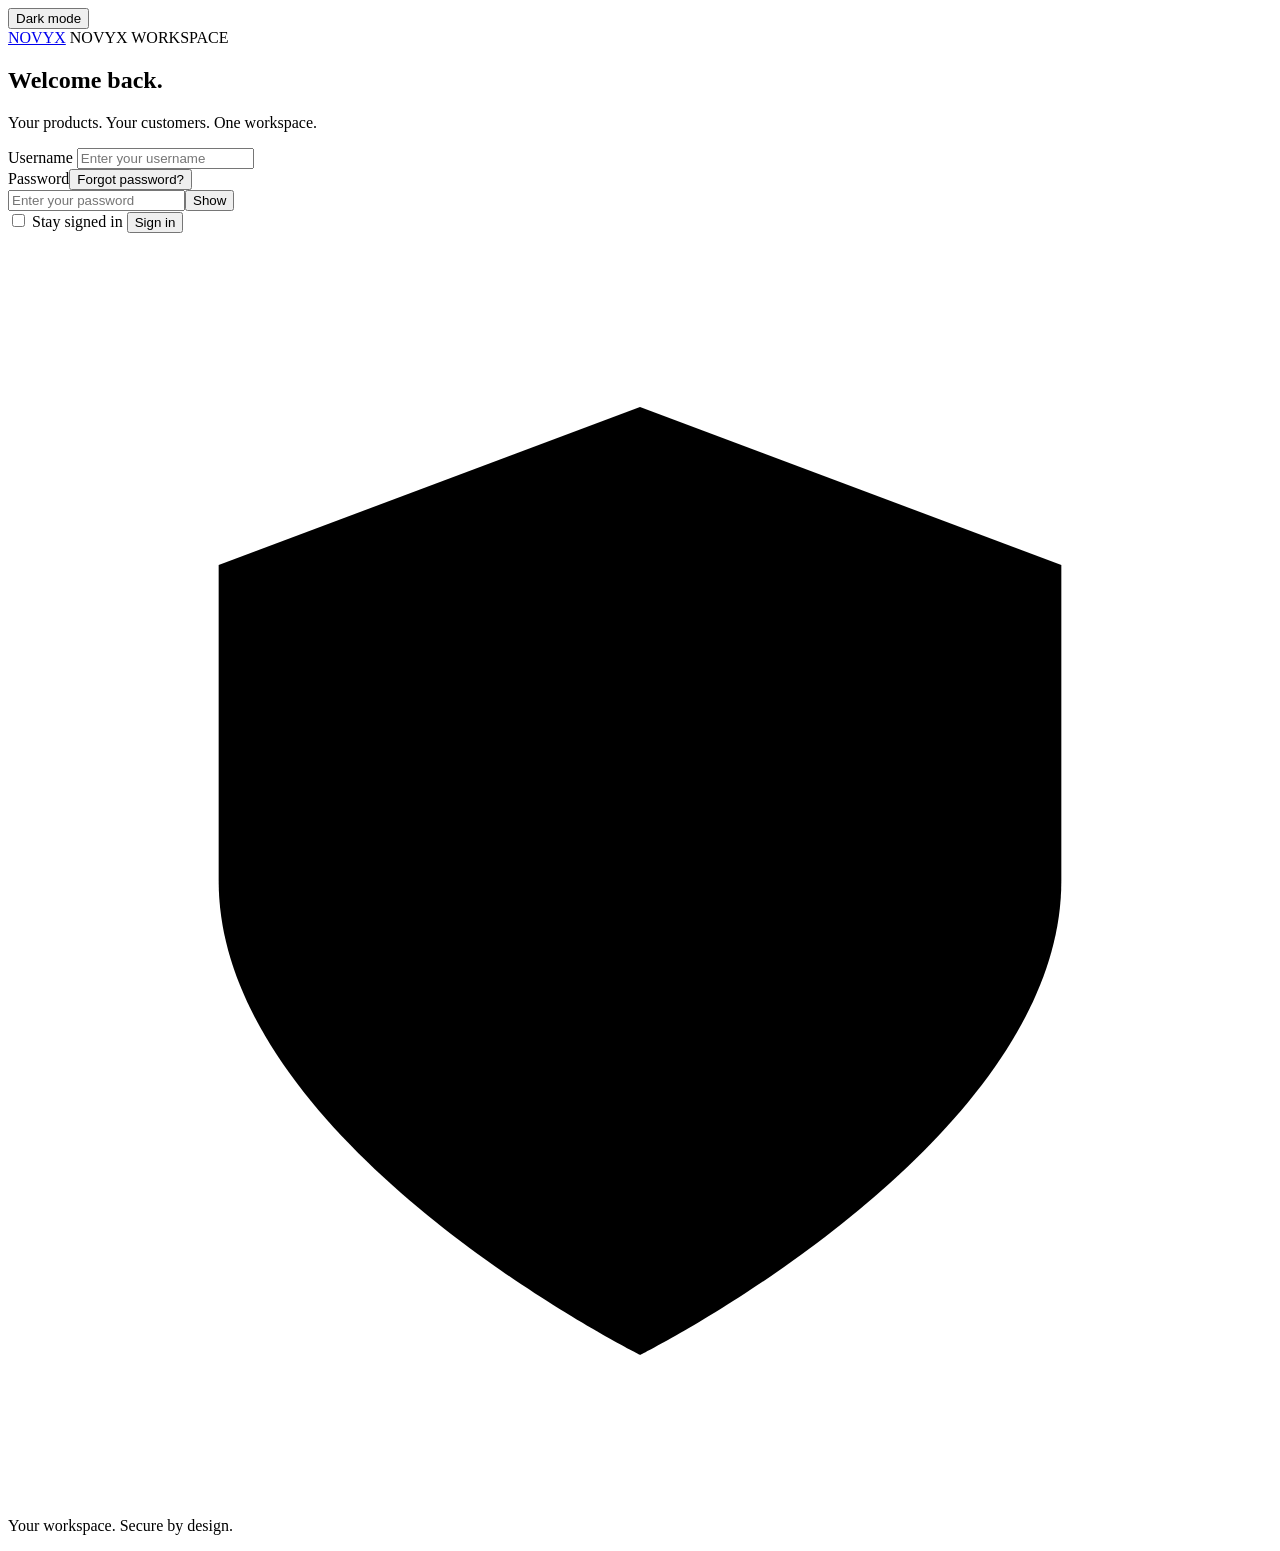
==== sites/novyx/web/index.html @ 8651551a "Initial commit with Resellers and Applications tabs in admin panel" ====
<!doctype html>
<html lang="en">
<head>
  <meta charset="utf-8">
  <meta name="viewport" content="width=device-width, initial-scale=1">
  <meta name="color-scheme" content="light dark">
  <meta name="referrer" content="no-referrer">
  <script src="/assets/theme.js"></script>
  <title>NOVYX — Authorization console</title>
  <link rel="icon" href="/assets/novyx.svg" type="image/svg+xml">
  <link rel="stylesheet" href="/assets/app.css">
  <link rel="stylesheet" href="/assets/theme.css">
  <link rel="stylesheet" href="/assets/dashboard.css">
  <link rel="stylesheet" href="/assets/desk.css">
  <script src="/assets/app.js" type="module"></script>
  <link rel="stylesheet" href="/assets/refinement.css">
  <link rel="stylesheet" href="/assets/interface.css">
</head>
<body>
  <section id="login-screen" class="login-screen login-simple" aria-label="Sign in to NOVYX">
    <div class="login-panel">
      <div class="login-top"><button class="theme-toggle button small" type="button" aria-label="Switch color theme">Dark mode</button></div>
      <div class="login-form-wrap">
        <a class="brand login-brand" href="/" aria-label="NOVYX home"><img src="/assets/novyx.svg" alt=""><span>NOVYX</span></a>
        <span class="eyebrow login-eyebrow">NOVYX WORKSPACE</span><h2>Welcome back.</h2>
        <p class="muted login-description">Your products. Your customers. One workspace.</p>
        <form id="login-form" method="post" action="/v1/admin/login">
          <label for="username">Username</label>
          <input id="username" name="username" autocomplete="username" placeholder="Enter your username" required minlength="3" maxlength="64">
          <div class="password-label"><label for="password">Password</label><button id="forgot-password" class="forgot-password-link" type="button">Forgot password?</button></div>
          <div class="password-wrap"><input id="password" name="password" type="password" autocomplete="current-password" placeholder="Enter your password" required><button id="toggle-password" class="password-toggle" type="button" aria-label="Show password">Show</button></div>
          <p id="login-error" class="form-error" role="alert" hidden></p>
          <label class="remember-choice" for="remember-session"><input id="remember-session" name="remember" type="checkbox"> <span>Stay signed in</span></label>
          <button class="button primary login-submit" type="submit">Sign in</button>
        </form>
        <p class="login-trust"><svg viewBox="0 0 24 24" aria-hidden="true"><path d="m12 3-8 3v6c0 5 8 9 8 9s8-4 8-9V6l-8-3Z"/><path d="m8 12 3 3 5-6"/></svg> Your workspace. Secure by design.</p>
      </div>
    </div>
  </section>

  <div id="console" class="console" hidden>
    <aside class="sidebar" id="sidebar">
      <a class="brand" href="/" aria-label="NOVYX home"><img src="/assets/novyx.svg" alt=""><span>NOVYX<span class="brand-dot">.</span></span></a>
      <div class="workspace application-picker"><label for="application-selector">Application</label><select id="application-selector" aria-label="Selected application" disabled><option>Default application</option></select></div>
      <span class="nav-label" id="workspace-label">CONTROL CENTER</span>
      <nav aria-label="Main navigation">
        <button data-view="applications" class="nav-item"><span data-icon="variables"></span>Applications</button>
        <button data-view="overview" class="nav-item active"><span data-icon="overview"></span>Overview</button>
        <button data-view="users" class="nav-item"><span data-icon="users"></span>Users</button>
        <button data-view="resellers" class="nav-item"><span data-icon="users"></span>Reseller accounts<span class="nav-new">NEW</span></button>
        <button data-view="reseller_licenses" class="nav-item" hidden><span data-icon="key"></span>License keys</button>
        <button data-view="reseller_hwid" class="nav-item" hidden><span data-icon="shield"></span>HWID reset</button>
        <button data-view="website_users" class="nav-item" hidden><span data-icon="shield"></span>Website accounts</button>
        <button data-view="account" class="nav-item"><span data-icon="shield"></span>My account</button>
        <button data-view="licenses" class="nav-item"><span data-icon="key"></span>Licenses</button>
        <button data-view="variables" class="nav-item"><span data-icon="variables"></span>Variables</button>
        <button data-view="files" class="nav-item"><span data-icon="files"></span>Protected files</button>
        <button data-view="bootstrapper" class="nav-item"><span data-icon="shield"></span>Bootstrapper</button>
        <span class="nav-label nav-label-second">MONITOR</span>
        <button data-view="audit" class="nav-item"><span data-icon="activity"></span>Activity log</button>
      </nav>
      <div class="sidebar-bottom"><div class="security-note"><span data-icon="shield"></span><strong id="sidebar-note-title">Built for your next release.</strong><p id="sidebar-note-description">Manage access, deliver updates, and keep every product in sync.</p></div><div class="profile"><span class="avatar" id="avatar">A</span><div><strong id="profile-name">Administrator</strong><small>Administrator</small></div><button id="logout" class="icon-button" aria-label="Sign out" title="Sign out"><span data-icon="logout"></span><span>Sign out</span></button></div></div>
    </aside>
    <div class="main-shell">
      <header class="topbar"><div class="breadcrumbs"><button id="menu-toggle" class="icon-button mobile-only" aria-label="Toggle navigation" aria-expanded="false"><span data-icon="menu"></span></button><span id="workspace-crumb">Control center</span><span class="breadcrumb-divider">/</span><strong id="breadcrumb">Overview</strong></div><div class="topbar-right"><button class="theme-toggle button small" type="button" aria-label="Switch color theme">Dark mode</button><span class="connection-pill"><span class="status-dot"></span>Authenticated session</span><button id="refresh" class="icon-button" aria-label="Refresh data" title="Refresh data"><span data-icon="refresh"></span></button></div></header>
      <main id="main-content" tabindex="-1">
        <div id="workspace-context" class="workspace-context"></div>
        <div class="page-heading"><div><span class="eyebrow" id="page-eyebrow">YOUR CONTROL CENTER</span><h1 id="page-title">Overview</h1><p id="page-description">A clear view of your application’s access and activity.</p></div><button id="page-action" class="button primary"><span data-icon="plus"></span><span id="action-label">Create user</span></button></div>
        <div id="page-error" class="page-error" role="alert" hidden></div>
        <div id="page-content" aria-live="polite"></div>
        <footer class="main-footer"><span>NOVYX <span class="footer-dot">/</span> Authorization console</span><span>All times shown in your local timezone</span></footer>
      </main>
    </div>
  </div>
  <dialog id="modal" aria-labelledby="modal-title"><div id="modal-content"></div></dialog>
  <div id="toast" class="toast" role="status" hidden></div>
  <noscript><p class="noscript">JavaScript is required to use the administration console.</p></noscript>
</body>
</html>
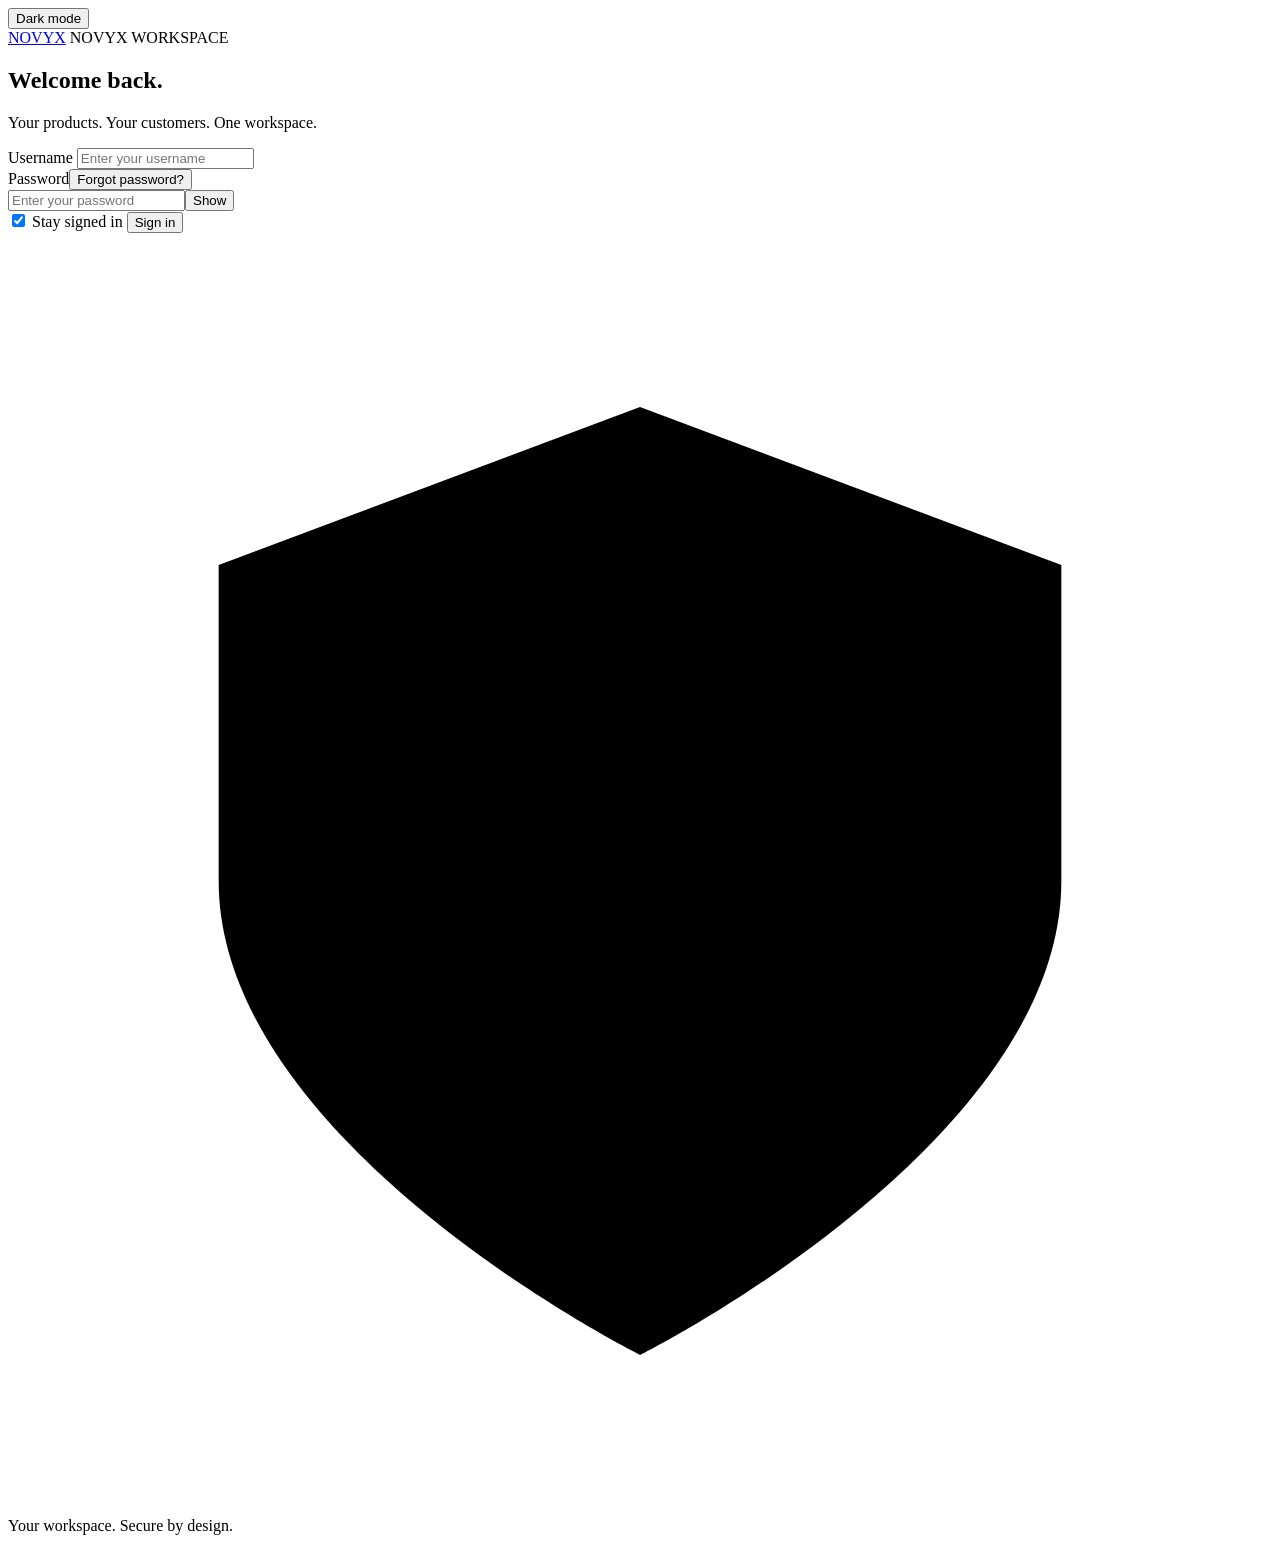
==== commit 00dd9ae9: "Redesign UI with cyber dark theme and fix remember-me login persistence" ====
--- a/sites/novyx/web/index.html
+++ b/sites/novyx/web/index.html
@@ -15,6 +15,7 @@
   <script src="/assets/app.js" type="module"></script>
   <link rel="stylesheet" href="/assets/refinement.css">
   <link rel="stylesheet" href="/assets/interface.css">
+  <link rel="stylesheet" href="/assets/cyber.css">
 </head>
 <body>
   <section id="login-screen" class="login-screen login-simple" aria-label="Sign in to NOVYX">
@@ -30,7 +31,7 @@
           <div class="password-label"><label for="password">Password</label><button id="forgot-password" class="forgot-password-link" type="button">Forgot password?</button></div>
           <div class="password-wrap"><input id="password" name="password" type="password" autocomplete="current-password" placeholder="Enter your password" required><button id="toggle-password" class="password-toggle" type="button" aria-label="Show password">Show</button></div>
           <p id="login-error" class="form-error" role="alert" hidden></p>
-          <label class="remember-choice" for="remember-session"><input id="remember-session" name="remember" type="checkbox"> <span>Stay signed in</span></label>
+          <label class="remember-choice" for="remember-session"><input id="remember-session" name="remember" type="checkbox" checked> <span>Stay signed in</span></label>
           <button class="button primary login-submit" type="submit">Sign in</button>
         </form>
         <p class="login-trust"><svg viewBox="0 0 24 24" aria-hidden="true"><path d="m12 3-8 3v6c0 5 8 9 8 9s8-4 8-9V6l-8-3Z"/><path d="m8 12 3 3 5-6"/></svg> Your workspace. Secure by design.</p>
